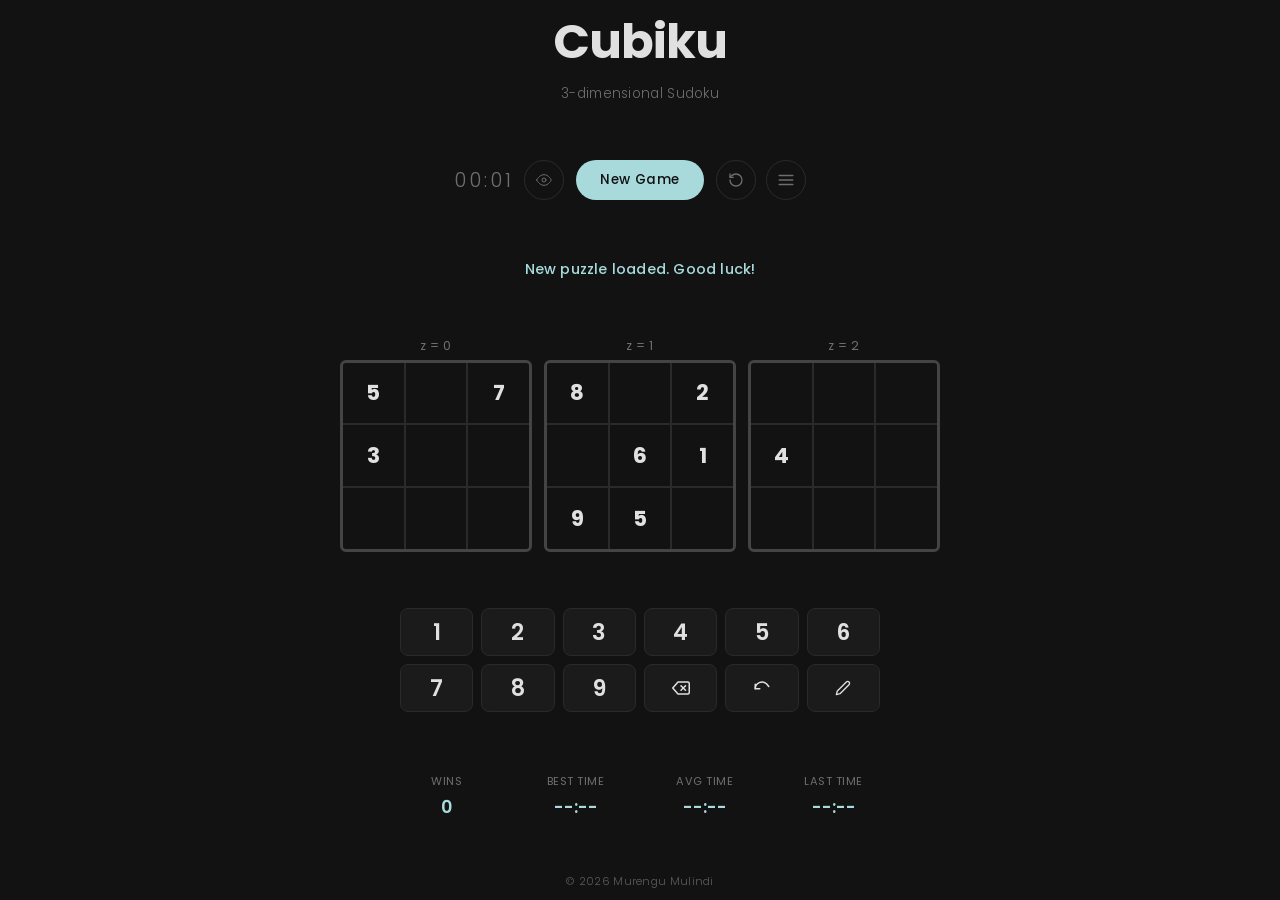
==== index.html @ 936b2a81 "style(ui): increase dark mode crosshair visibility to 0.08 opacity" ====
<!DOCTYPE html>
<html lang="en">
<head>
  <meta charset="UTF-8" />
  <title>Cubiku</title>
  <meta name="description" content="A minimalist, offline-capable 3D Sudoku puzzle." />
  <meta name="author" content="Trevor Murengu Mulindi" />
  
  <meta property="og:title" content="Cubiku" />
  <meta property="og:description" content="A minimalist, offline-capable 3D Sudoku puzzle." />
  <meta property="og:type" content="website" />
  <meta property="og:image" content="https://xfpqc.github.io/Cubiku/static/og-image.png" />

  <meta name="twitter:card" content="summary_large_image" />
  <meta name="twitter:title" content="Cubiku" />
  <meta name="twitter:description" content="A minimalist, offline-capable 3D Sudoku puzzle." />
  <meta name="twitter:image" content="https://xfpqc.github.io/Cubiku/static/og-image.png" />

  <meta name="theme-color" id="meta-theme-color" content="#121212" />
  <meta name="viewport" content="width=device-width, initial-scale=1.0, maximum-scale=1.0, user-scalable=no" />
  
  <link rel="preconnect" href="https://fonts.googleapis.com" />
  <link rel="preconnect" href="https://fonts.gstatic.com" crossorigin />
  <link href="https://fonts.googleapis.com/css2?family=Poppins:wght@300;400;500;600;700&display=swap" rel="stylesheet" />

  <link rel="stylesheet" href="./static/style.css?v=73" />
  <link rel="manifest" href="./static/manifest.json" />
  
  <meta name="apple-mobile-web-app-capable" content="yes" />
  <meta name="apple-mobile-web-app-status-bar-style" content="black-translucent" />
  <link rel="apple-touch-icon" href="./static/icon-512.png" />
  <link rel="icon" type="image/png" href="./static/icon-512.png" />
</head>
<body data-theme="cyan" data-mode="dark">
  <div class="page-wrapper">

    <header>
      <h1>Cubiku</h1>
      <p class="description">3-dimensional Sudoku</p>
    </header>

    <div class="top-action-bar">
      <div class="top-left-group">
        <div class="timer-bar" id="timer-bar">
          <span id="timer-display">00:00</span>
        </div>
        <button id="btn-zen" class="btn-icon" aria-label="Toggle Zen Mode" title="Zen Mode — hide timer">
          <svg id="icon-eye-open" xmlns="http://www.w3.org/2000/svg" viewBox="0 0 24 24" fill="none" stroke="currentColor" stroke-width="1.5" stroke-linecap="round" stroke-linejoin="round" width="16" height="16">
            <path d="M1 12s4-8 11-8 11 8 11 8-4 8-11 8-11-8-11-8z"/>
            <circle cx="12" cy="12" r="3"/>
          </svg>
          <svg id="icon-eye-closed" xmlns="http://www.w3.org/2000/svg" viewBox="0 0 24 24" fill="none" stroke="currentColor" stroke-width="1.5" stroke-linecap="round" stroke-linejoin="round" width="16" height="16" style="display:none">
            <path d="M17.94 17.94A10.07 10.07 0 0 1 12 20c-7 0-11-8-11-8a18.45 18.45 0 0 1 5.06-5.94"/>
            <path d="M9.9 4.24A9.12 9.12 0 0 1 12 4c7 0 11 8 11 8a18.5 18.5 0 0 1-2.16 3.19"/>
            <line x1="1" y1="1" x2="23" y2="23"/>
          </svg>
        </button>
      </div>

      <div class="center-action">
        <button id="btn-new-game" class="btn btn-primary">New Game</button>
      </div>

      <div class="controls">
        <button id="btn-restart" class="btn-icon" aria-label="Restart Puzzle" title="Restart Puzzle">
          <svg xmlns="http://www.w3.org/2000/svg" viewBox="0 0 24 24" fill="none" stroke="currentColor" stroke-width="2" stroke-linecap="round" stroke-linejoin="round" width="16" height="16">
            <path d="M3 12a9 9 0 1 0 9-9 9.75 9.75 0 0 0-6.74 2.74L3 8"></path>
            <polyline points="3 3 3 8 8 8"></polyline>
          </svg>
        </button>
        <button id="btn-menu" class="btn-icon" aria-label="Menu" title="Menu">
          <svg xmlns="http://www.w3.org/2000/svg" viewBox="0 0 24 24" fill="none" stroke="currentColor" stroke-width="2" stroke-linecap="round" stroke-linejoin="round" width="18" height="18">
            <line x1="3" y1="12" x2="21" y2="12"></line>
            <line x1="3" y1="6" x2="21" y2="6"></line>
            <line x1="3" y1="18" x2="21" y2="18"></line>
          </svg>
        </button>

        <div id="settings-panel" class="settings-panel" style="display: none;">
          <div class="setting-item action-item" id="btn-settings-tutorial">
            <span>Tutorial</span>
            <svg xmlns="http://www.w3.org/2000/svg" viewBox="0 0 24 24" fill="none" stroke="currentColor" stroke-width="2" stroke-linecap="round" stroke-linejoin="round" width="14" height="14" style="color: var(--accent);">
              <circle cx="12" cy="12" r="10"></circle>
              <polygon points="10 8 16 12 10 16 10 8"></polygon>
            </svg>
          </div>
          <div class="setting-item action-item" id="btn-settings-reset-stats">
            <span>Reset Stats</span>
            <svg xmlns="http://www.w3.org/2000/svg" viewBox="0 0 24 24" fill="none" stroke="currentColor" stroke-width="2" stroke-linecap="round" stroke-linejoin="round" width="14" height="14" style="color: var(--error-color);">
              <path d="M3 6h18"></path>
              <path d="M19 6v14a2 2 0 0 1-2 2H7a2 2 0 0 1-2-2V6m3 0V4a2 2 0 0 1 2-2h4a2 2 0 0 1 2 2v2"></path>
            </svg>
          </div>
          
          <div class="setting-divider"></div>
          
          <div class="setting-item">
            <span>Difficulty</span>
            <div class="select-wrapper">
              <select id="difficulty-select">
                <option value="easy">Easy</option>
                <option value="medium" selected>Medium</option>
                <option value="hard">Hard</option>
              </select>
            </div>
          </div>
          
          <div class="setting-item">
            <span>Accent</span>
            <div class="select-wrapper">
              <select id="theme-select">
                <option value="cyan" selected>Cyan</option>
                <option value="lavender">Lavender</option>
                <option value="rose">Rose</option>
                <option value="gold">Gold</option>
                <option value="silver">Silver</option>
              </select>
            </div>
          </div>

          <div class="setting-item">
            <span>Light Mode</span>
            <label class="switch">
              <input type="checkbox" id="toggle-light-mode">
              <span class="slider"></span>
            </label>
          </div>
          
          <div class="setting-item">
            <span>Sticky Keys</span>
            <label class="switch">
              <input type="checkbox" id="toggle-sticky-keys">
              <span class="slider"></span>
            </label>
          </div>
        </div>
      </div>
    </div>

    <div id="message-bar" class="message-bar hidden"></div>

    <div class="slices-container" id="slices-container">
      <div class="slice-wrapper">
        <p class="slice-label">z = 0</p>
        <div class="grid" id="grid-z0"></div>
      </div>
      <div class="slice-wrapper">
        <p class="slice-label">z = 1</p>
        <div class="grid" id="grid-z1"></div>
      </div>
      <div class="slice-wrapper">
        <p class="slice-label">z = 2</p>
        <div class="grid" id="grid-z2"></div>
      </div>
    </div>

    <div id="onscreen-keyboard" class="keyboard-container">
      <button class="key-btn" data-val="1">1</button>
      <button class="key-btn" data-val="2">2</button>
      <button class="key-btn" data-val="3">3</button>
      <button class="key-btn" data-val="4">4</button>
      <button class="key-btn" data-val="5">5</button>
      <button class="key-btn" data-val="6">6</button>
      
      <button class="key-btn" data-val="7">7</button>
      <button class="key-btn" data-val="8">8</button>
      <button class="key-btn" data-val="9">9</button>
      <button class="key-btn" data-val="erase" title="Erase" aria-label="Erase">
        <svg xmlns="http://www.w3.org/2000/svg" viewBox="0 0 24 24" fill="none" stroke="currentColor" stroke-width="2" stroke-linecap="round" stroke-linejoin="round" width="18" height="18">
          <path d="M21 4H8l-7 8 7 8h13a2 2 0 0 0 2-2V6a2 2 0 0 0-2-2z"></path>
          <line x1="18" y1="9" x2="12" y2="15"></line>
          <line x1="12" y1="9" x2="18" y2="15"></line>
        </svg>
      </button>
      <button class="key-btn" data-val="undo" title="Undo" aria-label="Undo">
        <svg xmlns="http://www.w3.org/2000/svg" viewBox="0 0 24 24" fill="none" stroke="currentColor" stroke-width="2" stroke-linecap="round" stroke-linejoin="round" width="18" height="18">
          <path d="M3 7v6h6"></path>
          <path d="M3 13a9 9 0 0 1 15-6.7L21 10"></path>
        </svg>
      </button>
      <button class="key-btn" id="btn-pencil" data-val="pencil" title="Toggle Pencil Mode" aria-label="Pencil Mode">
        <svg xmlns="http://www.w3.org/2000/svg" viewBox="0 0 24 24" fill="none" stroke="currentColor" stroke-width="2" stroke-linecap="round" stroke-linejoin="round" width="16" height="16">
          <path d="M17 3a2.828 2.828 0 1 1 4 4L7.5 20.5 2 22l1.5-5.5L17 3z"></path>
        </svg>
      </button>
    </div>

    <div class="stats-container">
      <div class="stat-box">
        <span class="stat-label">Wins</span>
        <span id="stat-wins" class="stat-value">0</span>
      </div>
      <div class="stat-box">
        <span class="stat-label">Best Time</span>
        <span id="stat-best" class="stat-value">--:--</span>
      </div>
      <div class="stat-box">
        <span class="stat-label">Avg Time</span>
        <span id="stat-avg" class="stat-value">--:--</span>
      </div>
      <div class="stat-box">
        <span class="stat-label">Last Time</span>
        <span id="stat-last" class="stat-value">--:--</span>
      </div>
    </div>

    <footer>
      <p style="font-size: 0.9em; opacity: 0.8;">&copy; 2026 Murengu Mulindi</p>
    </footer>

  </div>

  <div id="rules-modal" class="modal-overlay hidden">
    <div class="modal-content">
      <div class="modal-header">
        <h2>Welcome to Cubiku!</h2>
        <button id="btn-close-rules" class="btn-icon" aria-label="Close rules">&times;</button>
      </div>
      <div class="modal-body" style="text-align: center;">
        <p style="margin-bottom: 1.5rem; color: var(--text-muted);">
          Instead of a flat 9x9 grid, you are solving a 3x3x3 cube that has been sliced into three flat boards. The rules of Sudoku apply, but across three dimensions.
        </p>
        <div style="display: flex; flex-direction: column; gap: 10px; align-items: center; justify-content: center; margin-top: 1rem;">
          <button id="btn-start-tutorial" class="btn btn-primary" style="width: 100%; max-width: 250px;">Play Quick Tutorial (1 Min)</button>
          <button id="btn-skip-tutorial" class="btn btn-secondary" style="width: 100%; max-width: 250px;">Skip to Puzzle</button>
        </div>
      </div>
    </div>
  </div>

  <script>
    (function () {
      const STORAGE_KEY = 'cubiku-color-mode';
      const toggle = document.getElementById('toggle-light-mode');
      const metaTheme = document.getElementById('meta-theme-color');

      const THEME_LABELS = {
        dark: {
          cyan: 'Cyan',
          lavender: 'Lavender',
          rose: 'Rose',
          gold: 'Gold',
          silver: 'Silver'
        },
        light: {
          cyan: 'Teal',
          lavender: 'Violet',
          rose: 'Crimson',
          gold: 'Amber',
          silver: 'Slate'
        }
      };

      function updateThemeLabels(mode) {
        const activeMode = mode || document.body.getAttribute('data-mode') || 'dark';
        const labels = THEME_LABELS[activeMode] || THEME_LABELS.dark;
        const themeSelect = document.getElementById('theme-select');
        if (!themeSelect) return;

        Array.from(themeSelect.options).forEach(opt => {
          if (labels[opt.value]) {
            opt.textContent = labels[opt.value];
          }
        });
      }

      window.THEME_LABELS = THEME_LABELS;
      window.updateThemeLabels = updateThemeLabels;

      function applyColorMode(mode) {
        const isLight = mode === 'light';
        const resolvedMode = isLight ? 'light' : 'dark';
        document.body.setAttribute('data-mode', resolvedMode);
        if (toggle) toggle.checked = isLight;
        if (metaTheme) metaTheme.setAttribute('content', isLight ? '#FFFFFF' : '#121212');
        updateThemeLabels(resolvedMode);
      }

      const savedMode = localStorage.getItem(STORAGE_KEY) || 'dark';
      applyColorMode(savedMode);

      if (toggle) {
        toggle.addEventListener('change', function () {
          const nextMode = toggle.checked ? 'light' : 'dark';
          localStorage.setItem(STORAGE_KEY, nextMode);
          applyColorMode(nextMode);
        });
      }
    })();

    if ('serviceWorker' in navigator) {
      window.addEventListener('load', () => {
        navigator.serviceWorker.register('./sw.js')
          .catch((err) => console.log('SW setup failed:', err));
      });
    }
  </script>
  
  <script src="./static/game.js?v=73"></script>
</body>
</html>
---- static/style.css ----
/* =========================================================
   Cubiku v70 — Midnight Slate & Paper Light Mode + Themes
   ========================================================= */

*, *::before, *::after {
  box-sizing: border-box;
  margin: 0;
  padding: 0;
  user-select: none;
  -webkit-user-select: none;
  -webkit-touch-callout: none;
  -webkit-tap-highlight-color: transparent;
}

:root {
  --bg:               #121212;
  --grid-line:        #2A2A2A;
  --grid-inner:       var(--grid-line);
  --grid-border:      #444444;
  --border-hover:     #555555;
  --accent-text:      #121212;
  --user-color:       #B0B0B0;

  --text-primary:     #E0E0E0;
  --text-muted:       #6E6E6E;

  --surface-subtle:   rgba(255, 255, 255, 0.04);
  --surface-hover:    rgba(255, 255, 255, 0.09);
  --surface-border:   rgba(255, 255, 255, 0.12);
  --panel-bg:         rgba(22, 22, 22, 0.94);
  --panel-shadow:     0 16px 40px rgba(0, 0, 0, 0.6);
  --option-bg:        #1a1a1a;

  --success-color:    #6FCFA3;
  --error-color:      #E07070;
  --conflict-bg:      rgba(224, 112, 112, 0.10);
  --flash-color:      #FF6F61;

  --radius:           6px;
}

/* ── Light Mode Surface & Semantic Overrides ────────────── */

body[data-mode="light"] {
  --bg:               #FFFFFF;
  --grid-line:        #D1D5DB;
  --grid-inner:       #9CA3AF;
  --grid-border:      #1F2937;
  --border-hover:     #6B7280;
  --accent-text:      #FFFFFF;
  --user-color:       #374151;

  --text-primary:     #111827;
  --text-muted:       #6B7280;

  --surface-subtle:   rgba(17, 24, 39, 0.04);
  --surface-hover:    rgba(17, 24, 39, 0.08);
  --surface-border:   rgba(17, 24, 39, 0.14);
  --panel-bg:         rgba(255, 255, 255, 0.96);
  --panel-shadow:     0 16px 40px rgba(17, 24, 39, 0.14);
  --option-bg:        #FFFFFF;

  --success-color:    #059669;
  --error-color:      #DC2626;
  --conflict-bg:      rgba(220, 38, 38, 0.09);
  --flash-color:      #E11D48;
}

/* ── Dark Mode Theme Definitions (Curated 5-Color Palette) ─ */

body[data-theme="cyan"] {
  --accent:        #A8DADC;
  --ch-bg:         rgba(168, 218, 220, 0.08);
  --num-hl:        rgba(168, 218, 220, 0.16);
}

body[data-theme="lavender"] {
  --accent:        #D7BDE2;
  --ch-bg:         rgba(215, 189, 226, 0.08);
  --num-hl:        rgba(215, 189, 226, 0.16);
}

body[data-theme="rose"] {
  --accent:        #F5ADC5;
  --ch-bg:         rgba(245, 173, 197, 0.08);
  --num-hl:        rgba(245, 173, 197, 0.16);
}

body[data-theme="gold"] {
  --accent:        #E4C59E;
  --ch-bg:         rgba(228, 197, 158, 0.08);
  --num-hl:        rgba(228, 197, 158, 0.16);
}

body[data-theme="silver"] {
  --accent:        #9CA3AF;
  --ch-bg:         rgba(156, 163, 175, 0.09);
  --num-hl:        rgba(156, 163, 175, 0.16);
}

/* ── Light Mode Theme Definitions (High-Contrast Ink Pairs) ─ */

body[data-mode="light"][data-theme="cyan"] {
  --accent:        #0E7490;
  --ch-bg:         rgba(14, 116, 144, 0.12);
  --num-hl:        rgba(14, 116, 144, 0.24);
}

body[data-mode="light"][data-theme="lavender"] {
  --accent:        #6D28D9;
  --ch-bg:         rgba(109, 40, 217, 0.11);
  --num-hl:        rgba(109, 40, 217, 0.22);
}

body[data-mode="light"][data-theme="rose"] {
  --accent:        #BE123C;
  --ch-bg:         rgba(190, 18, 60, 0.11);
  --num-hl:        rgba(190, 18, 60, 0.22);
}

body[data-mode="light"][data-theme="gold"] {
  --accent:        #B45309;
  --ch-bg:         rgba(180, 83, 9, 0.12);
  --num-hl:        rgba(180, 83, 9, 0.24);
}

body[data-mode="light"][data-theme="silver"] {
  --accent:        #1F2937;
  --ch-bg:         rgba(31, 41, 55, 0.11);
  --num-hl:        rgba(31, 41, 55, 0.21);
}

:root {
  --clue-color:    var(--accent);
}

html, body { 
  min-height: 100vh;
  min-height: 100dvh;
  background:  var(--bg);
  color:       var(--text-primary);
  font-family: 'Poppins', system-ui, sans-serif;
  touch-action: manipulation;
  -webkit-font-smoothing: antialiased;
  position:    relative;
  transition:  background-color 0.2s ease, color 0.2s ease;
}

.page-wrapper {
  width:          100%;
  max-width:      960px;
  margin:         0 auto;
  display:        flex;
  flex-direction: column;
  align-items:    center;
  position:       relative;
}

@media (min-width: 600px) {
  .page-wrapper {
    justify-content: space-between;
    height:          100dvh;
    max-height:      100dvh;
    padding:         0.4rem 1rem 0.6rem;
    gap:             0.2rem;
    overflow:        hidden;
  }

  .slices-container {
    width:            min(100%, 48vh);
    max-width:        580px;
    margin:           0 auto;
  }

  .stats-container {
    margin-top: 0.2rem !important;
  }
  
  .keyboard-container {
    max-width:        min(460px, 38vh);
    margin-top:       0.2rem !important;
  }
}

@media (max-width: 599px) {
  .page-wrapper {
    min-height:     100vh;
    min-height:     100dvh;
    justify-content: flex-start;
    padding:         3.6rem 0.5rem 1.5rem;
    gap:             0;
  }
  header {
    width:            100%;
    margin-bottom:    0;
  }
  h1 {
    font-size:        2.2rem;
  }
  .description {
    font-size:        0.7rem;
    margin-top:       0.1rem;
    margin-bottom:    4.8rem;
  }
  .top-action-bar {
    margin-top:       0;
    margin-bottom:    0;
  }
  .message-bar {
    min-height:       auto;
    padding:          0.05rem 0.5rem;
    font-size:        0.72rem;
    margin:           0 auto;
  }
  .slices-container {
    gap:              1px;
    margin-top:       1.3rem;
    margin-bottom:    1.3rem;
  }
  .stats-container {
    margin-top:       auto;
    padding-top:      1.2rem;
    gap:              0.5rem;
  }
  footer {
    margin-top:       2.4rem; 
    padding-bottom:   calc(0.5rem + env(safe-area-inset-bottom)); 
  }
}

header { text-align: center; }

h1 {
  font-size:      clamp(2.4rem, 8vw, 3rem);
  font-weight:    700;
  letter-spacing: -1px;
  color:          var(--text-primary);
}

.description {
  margin-top:  0.35rem;
  color:       var(--text-muted);
  font-size:   clamp(0.72rem, 2.2vw, 0.85rem);
  font-weight: 300;
  letter-spacing: 0.3px;
}

.top-action-bar {
  display: grid;
  grid-template-columns: 1fr auto 1fr;
  align-items: center;
  width: 100%;
  max-width: 600px;
  padding: 0 0.5rem;
  min-height: 44px;
}

.top-left-group {
  justify-self: end;
  display: flex;
  align-items: center;
  gap: 10px;
  margin-right: 12px;
}

.timer-bar {
  display: flex;
  align-items: center;
}

#timer-display {
  font-size:      clamp(1rem, 3.5vw, 1.25rem);
  font-weight:    300;
  letter-spacing: 3px;
  color:          var(--text-muted);
  font-variant-numeric: tabular-nums;
  min-width:      3.8ch;
  text-align:     center;
}

.timer-bar.zen #timer-display {
  visibility: hidden;
}

.center-action {
  justify-self: center;
}

.controls {
  justify-self: start;
  position: relative;
  display: flex;
  align-items: center;
  gap: 10px;
  margin-left: 12px;
}

.btn {
  height:          40px;
  display:         inline-flex;
  align-items:     center;
  justify-content: center;
  padding:         0 1.5rem;
  font-family:     inherit;
  font-size:       0.85rem;
  font-weight:     500;
  letter-spacing:  0.4px;
  border:          none;
  border-radius:   100px;
  cursor:          pointer;
  transition:      opacity 0.15s, transform 0.1s, background-color 0.2s;
  touch-action:    manipulation;
  white-space:     nowrap;
}

.btn:active { transform: scale(0.96); }

.btn-primary {
  background: var(--accent);
  color:      var(--accent-text);
}
.btn-primary:hover { opacity: 0.88; }

.btn-secondary {
  background: var(--surface-subtle);
  color:      var(--text-primary);
  border:     1px solid var(--grid-line);
}
.btn-secondary:hover {
  background: var(--surface-hover);
}

.btn-icon {
  width:          40px;
  height:         40px;
  display:        inline-flex;
  align-items:    center;
  justify-content: center;
  background:     transparent;
  border:         1px solid var(--grid-line);
  border-radius:  50%;
  color:          var(--text-muted);
  cursor:         pointer;
  transition:     border-color 0.15s, color 0.15s, transform 0.1s;
  touch-action:   manipulation;
  flex-shrink:    0;
  padding:        0;
}

.btn-icon:hover {
  border-color: var(--border-hover);
  color:        var(--text-primary);
}

.btn-icon:active { transform: scale(0.93); }

.btn-icon *, .key-btn *, .cell * {
  pointer-events: none;
}

.settings-panel {
  position: absolute;
  top: calc(100% + 10px);
  right: 0;
  z-index: 200;
  background: var(--panel-bg);
  backdrop-filter: blur(20px);
  -webkit-backdrop-filter: blur(20px);
  border: 1px solid var(--surface-border);
  padding: 0.5rem 0;
  border-radius: 14px;
  display: flex;
  flex-direction: column;
  width: 225px;
  max-height: 70vh;
  overflow-y: auto;
  box-shadow: var(--panel-shadow);
}

.settings-panel::-webkit-scrollbar { 
  width: 4px; 
}
.settings-panel::-webkit-scrollbar-thumb { 
  background: var(--surface-border); 
  border-radius: 4px; 
}

@media (max-width: 599px) {
  .settings-panel {
    right: -10px;
    width: 235px;
  }
}

.setting-item {
  display: flex;
  justify-content: space-between;
  align-items: center;
  font-size: 0.85rem;
  font-weight: 500;
  color: var(--text-primary);
  padding: 0.62rem 1.25rem;
  transition: background 0.15s;
}

.setting-item.action-item {
  cursor: pointer;
}

.setting-item.action-item:hover {
  background: var(--surface-subtle);
}

.setting-divider {
  height: 1px;
  background: var(--surface-border);
  margin: 0.2rem 0;
}

.select-wrapper {
  position: relative;
  display: inline-block;
  width: 110px;
}

.select-wrapper select {
  appearance: none;
  -webkit-appearance: none;
  -moz-appearance: none;
  background: var(--surface-subtle);
  border: 1px solid var(--surface-border);
  color: var(--accent);
  font-family: inherit;
  font-weight: 600;
  font-size: 0.75rem;
  padding: 0.35rem 1.5rem;
  width: 100%;
  border-radius: 8px;
  cursor: pointer;
  outline: none;
  text-align: center;
  text-align-last: center;
  text-transform: capitalize;
  letter-spacing: 0.5px;
  transition: all 0.2s ease;
}

.select-wrapper select:hover {
  background: var(--surface-hover);
  border-color: var(--border-hover);
}

.select-wrapper select:focus {
  border-color: var(--accent);
}

.select-wrapper::after {
  content: "";
  position: absolute;
  right: 10px;
  top: 50%;
  transform: translateY(-50%);
  width: 0;
  height: 0;
  border-left: 4px solid transparent;
  border-right: 4px solid transparent;
  border-top: 5px solid var(--accent);
  pointer-events: none;
  opacity: 0.85;
}

.select-wrapper select option {
  background: var(--option-bg);
  color: var(--text-primary);
  text-align: center;
  text-transform: capitalize;
  padding: 0.5rem;
}

.switch {
  position: relative;
  display: inline-block;
  width: 36px;
  height: 20px;
  flex-shrink: 0;
}

.switch input {
  opacity: 0;
  width: 0;
  height: 0;
}

.slider {
  position: absolute;
  cursor: pointer;
  top: 0;
  left: 0;
  right: 0;
  bottom: 0;
  background-color: var(--grid-line);
  transition: background-color 0.2s ease;
  border-radius: 20px;
}

.slider::before {
  position: absolute;
  content: "";
  height: 14px;
  width: 14px;
  left: 3px;
  bottom: 3px;
  background-color: var(--bg);
  transition: transform 0.2s ease, background-color 0.2s ease;
  border-radius: 50%;
}

body[data-mode="dark"] .slider::before {
  background-color: var(--text-primary);
}

.switch input:checked + .slider {
  background-color: var(--accent);
}

.switch input:checked + .slider::before {
  transform: translateX(16px);
  background-color: var(--accent-text);
}

.message-bar {
  max-width:   350px;
  width:       fit-content;
  min-width:   220px;
  margin:      0 auto;
  padding:     0.2rem 0.8rem;
  min-height:  auto;
  display:     flex;
  align-items: center;
  justify-content: center;
  border-radius: var(--radius);
  font-size:   clamp(0.8rem, 2.3vw, 0.9rem);
  font-weight: 500;
  text-align:  center;
  letter-spacing: 0.2px;
  background:  transparent;
  border:      none !important;
}

.message-bar.hidden  { 
  visibility: hidden; 
  opacity: 0;
}
.message-bar.success { color: var(--success-color); opacity: 1; }
.message-bar.error   { color: var(--error-color); opacity: 1; }
.message-bar.info    { color: var(--accent); opacity: 1; }

.slices-container {
  display:         flex;
  flex-direction:  row;
  flex-wrap:       nowrap;
  gap:             12px;
  width:           100%;
  max-width:       600px;
  justify-content: center;
  align-items:     flex-start;
}

.slice-wrapper {
  flex:            1 1 0;
  min-width:       0;
  display:         flex;
  flex-direction:  column;
  align-items:     center;
  gap:             0.3rem;
}

.slice-label {
  font-size:      clamp(0.6rem, 1.9vw, 0.78rem);
  font-weight:    400;
  color:          var(--text-muted);
  letter-spacing: 0.5px;
}

.grid {
  display:        grid;
  grid-template-columns: repeat(3, 1fr);
  grid-template-rows:    repeat(3, 1fr);
  gap:            2px;
  background:     var(--grid-inner);
  border:         3px solid var(--grid-border);
  border-radius:  6px;
  padding:        0;
  width:          100%;
  aspect-ratio:   1;
  overflow:       hidden;
  user-select:    none;
  -webkit-user-select: none;
}

.cell {
  width:          100%;
  height:         100%;
  aspect-ratio:   1;
  background:     var(--bg);
  border:         none;
  outline:        none;
  box-shadow:     none;
  font-family:    inherit;
  font-size:      clamp(0.78rem, 3.4vw, 1.35rem);
  font-weight:    400;
  color:          var(--user-color);
  cursor:         pointer;
  transition:     background-color 0.1s, color 0.3s;
  touch-action:   manipulation;
  
  display: flex;
  align-items: center;
  justify-content: center;
  position: relative;

  user-select: none;
  -webkit-user-select: none;
  -moz-user-select: none;
  -ms-user-select: none;
}

.cell:focus { outline: none; }

.cell.clue {
  color:          var(--clue-color);
  font-weight:    700;
  cursor:         default;
}

.cell.draft-mode {
  display: flex;
  flex-wrap: wrap;
  justify-content: center;
  align-content: center;
  font-size: clamp(0.4rem, 1.6vw, 0.55rem);
  font-weight: 600;
  color: var(--accent);
  opacity: 1; 
}

.cell .candidate {
  display: none;
  color: inherit; 
}

.cell.draft-mode .candidate {
  display: none; 
  width: 32%;
  text-align: center;
  line-height: 1.2;
}

.cell.draft-mode .candidate.visible {
  display: block; 
}

.cell .main-value {
  display: block;
}

.cell.draft-mode .main-value {
  display: none;
}

.cell.constraint-highlight {
  background: linear-gradient(var(--ch-bg), var(--ch-bg)), var(--bg);
}

.cell.number-highlight {
  background: linear-gradient(var(--num-hl), var(--num-hl)), var(--bg) !important;
}

/* Base Active Cell (Square Highlight) */
.cell.active-cell,
.cell.active-cell.constraint-highlight,
body.pencil-mode-active .cell.active-cell,
.cell.draft-mode.active-cell {
  background: linear-gradient(var(--ch-bg), var(--ch-bg)), var(--bg) !important;
  box-shadow: inset 0 0 0 2px var(--accent) !important;
  font-weight: 700;
}

body.pencil-mode-active .cell.active-cell,
.cell.draft-mode.active-cell {
  color: var(--accent);
}

.cell.flash-conflict {
  color:          var(--flash-color) !important;
  transition:     color 0s;
}

.cell.conflict {
  background:     linear-gradient(var(--conflict-bg), var(--conflict-bg)), var(--bg);
  color:          var(--error-color);
}

.cell.clue.conflict { color: var(--error-color); }

.grid.loading .cell {
  opacity:        0.3;
  pointer-events: none;
}

.keyboard-container {
  display: grid;
  grid-template-columns: repeat(6, 1fr);
  gap: 6px;
  justify-content: center;
  align-items: center;
  margin: 0.5rem auto 0;
  width: 100%;
}

@media (max-width: 599px) {
  .keyboard-container {
    max-width: 380px;
    gap: 6px;
    margin-bottom: 0.6rem;
  }
  .key-btn {
    height: 44px;
    font-size: 1.25rem;
  }
}

@media (min-width: 600px) {
  .keyboard-container {
    max-width: 480px;
    gap: 8px;
    margin-bottom: 0.2rem;
  }
  .key-btn {
    height: 48px;
    font-size: 1.4rem;
  }
}

.key-btn {
  display: flex;
  justify-content: center;
  align-items: center;
  width: 100%;
  background: var(--surface-subtle);
  border: 1px solid var(--grid-line);
  color: var(--text-primary);
  font-family: inherit;
  font-weight: 600;
  border-radius: 8px;
  cursor: pointer;
  transition: background 0.15s, transform 0.1s, border-color 0.15s;
  touch-action: manipulation;
  padding: 0;

  user-select: none;
  -webkit-user-select: none;
  -moz-user-select: none;
  -ms-user-select: none;
}

.key-btn:hover {
  background: var(--surface-hover);
  border-color: var(--border-hover);
}

.key-btn:active {
  transform: scale(0.95);
}

#btn-pencil {
  pointer-events: auto !important;
  cursor: pointer !important;
}

.key-btn.active, #btn-pencil.active {
  background-color: var(--accent);
  color: var(--accent-text); 
  border-color: var(--accent);
}

.blank-btn {
  background: transparent !important;
  border-color: transparent !important;
  pointer-events: none;
}

.control-disabled {
  text-decoration: line-through !important;
  opacity: 0.35 !important;
  pointer-events: none !important;
  cursor: default !important;
}

.stats-container {
  display: grid;
  grid-template-columns: repeat(4, 1fr);
  gap: 1rem;
  width: 100%;
  max-width: 500px;
  margin-top: 1.5rem;
  padding: 0;
  background: transparent;
  border: none;
  border-radius: 0;
}

@media (max-width: 500px) {
  .stats-container {
    grid-template-columns: repeat(2, 1fr);
    gap: 1.25rem 1rem;
  }
}

.stat-box {
  display: flex;
  flex-direction: column;
  align-items: center;
  text-align: center;
}

.stat-label {
  font-size: 0.7rem;
  color: var(--text-muted);
  text-transform: uppercase;
  letter-spacing: 0.5px;
  margin-bottom: 0.25rem;
  white-space: nowrap;
}

.stat-value {
  font-size: 1.1rem;
  font-weight: 600;
  color: var(--accent);
  font-variant-numeric: tabular-nums;
}

footer {
  color:          var(--text-muted);
  font-size:      clamp(0.68rem, 2vw, 0.78rem);
  font-weight:    300;
  text-align:     center;
  letter-spacing: 0.3px;
}

.modal-overlay {
  position: fixed;
  top: 0;
  left: 0;
  width: 100vw;
  height: 100vh;
  background: rgba(0, 0, 0, 0.75);
  backdrop-filter: blur(4px);
  -webkit-backdrop-filter: blur(4px);
  display: flex;
  align-items: center;
  justify-content: center;
  z-index: 1000;
  opacity: 1;
  transition: opacity 0.2s ease;
  padding: 1rem;
}

.modal-overlay.hidden {
  opacity: 0;
  pointer-events: none;
}

.modal-content {
  background: var(--bg);
  border: 1px solid var(--grid-line);
  border-radius: 12px;
  width: 100%;
  max-width: 500px;
  max-height: 90vh;
  overflow-y: auto;
  box-shadow: 0 10px 40px rgba(0,0,0,0.5);
  transform: translateY(0);
  transition: transform 0.2s ease;
}

.modal-overlay.hidden .modal-content {
  transform: translateY(20px);
}

.modal-header {
  display: flex;
  justify-content: space-between;
  align-items: center;
  padding: 1.25rem 1.5rem;
  border-bottom: 1px solid var(--grid-line);
}

.modal-header h2 {
  font-size: 1.25rem;
  color: var(--text-primary);
  margin: 0;
}

#btn-close-rules {
  font-size: 1.5rem;
  border: none;
  background: transparent;
  color: var(--text-muted);
  cursor: pointer;
  transition: color 0.2s;
}

#btn-close-rules:hover {
  color: var(--text-primary);
}

.modal-body {
  padding: 1.5rem;
  color: var(--text-primary);
  font-size: 0.9rem;
  line-height: 1.5;
}

.modal-body h3 {
  font-size: 1rem;
  color: var(--accent);
  margin: 1.5rem 0 0.5rem;
}

.rules-list {
  list-style: none;
  padding: 0;
  display: flex;
  flex-direction: column;
  gap: 0.75rem;
}

.rules-list li {
  background: var(--surface-subtle);
  padding: 0.75rem 1rem;
  border-radius: var(--radius);
  border-left: 3px solid var(--accent);
}

.pro-tip {
  margin-top: 1.5rem;
  padding: 1rem;
  background: var(--ch-bg);
  border-radius: var(--radius);
  font-style: italic;
  color: var(--text-muted);
}

.cell.tutorial-dim {
  opacity: 0.15 !important;
  pointer-events: none;
}

.cell.tutorial-target {
  box-shadow: inset 0 0 0 2px var(--accent) !important;
  background: linear-gradient(var(--ch-bg), var(--ch-bg)), var(--bg);
  animation: tut-pulse 1.5s infinite;
  cursor: pointer;
  z-index: 10;
}

@keyframes tut-pulse {
  0%   { background: var(--bg); }
  50%  { background: linear-gradient(var(--ch-bg), var(--ch-bg)), var(--bg); }
  100% { background: var(--bg); }
}

.highlight-pulse {
  animation: strong-pulse 2s infinite;
}

@keyframes strong-pulse {
  0% {
    transform: scale(1);
    box-shadow: 0 0 0 0 var(--accent);
  }
  70% {
    transform: scale(1.05);
    box-shadow: 0 0 0 15px transparent;
  }
  100% {
    transform: scale(1);
    box-shadow: 0 0 0 0 transparent;
  }
}

@media (min-width: 1400px) and (min-height: 850px) {
  .page-wrapper {
    max-width: 1400px;
    padding: 1.5rem 2rem;
    gap: 1rem;
  }

  header h1 {
    font-size: 4rem;
  }

  .description {
    font-size: 1.1rem;
  }

  .slices-container {
    max-width: 1000px;
    width: 75vh; 
    gap: 20px;
  }

  .grid {
    border-width: 4px;
    gap: 3px;
    border-radius: 10px;
  }

  .cell {
    font-size: 2.2rem;
  }

  .keyboard-container {
    max-width: 65vh;
    gap: 12px;
    margin-top: 1.5rem !important;
  }

  .key-btn {
    height: 65px;
    font-size: 1.8rem;
    border-radius: 12px;
  }

  .stats-container {
    max-width: 800px;
    gap: 2rem;
    margin-top: 1.5rem !important;
  }

  .stat-value {
    font-size: 1.5rem;
  }

  .stat-label {
    font-size: 0.85rem;
  }
}
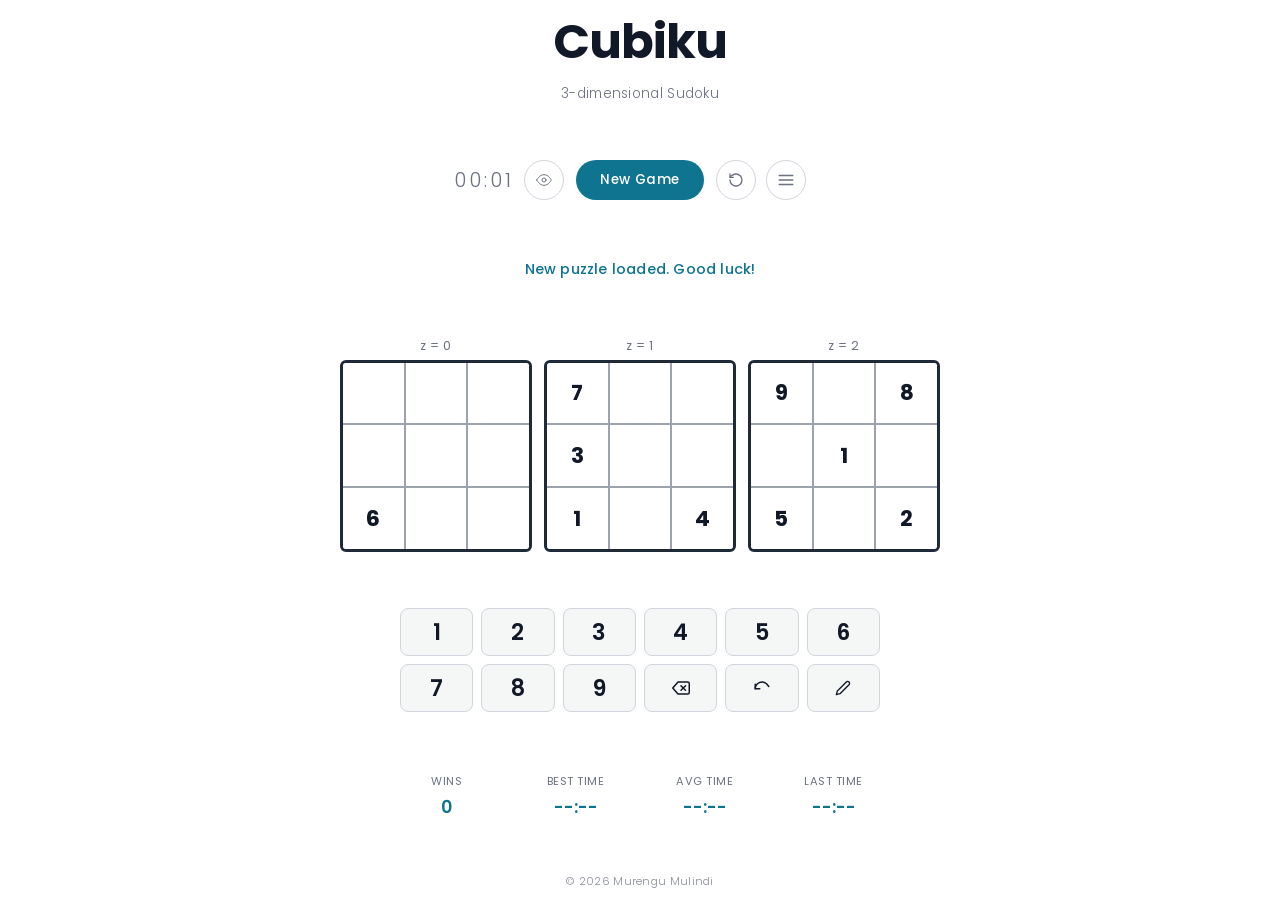
==== commit f6dd24db: "feat: default to light mode, add multi-cell selection, and refine violet/crimson accents" ====
--- a/index.html
+++ b/index.html
@@ -16,14 +16,14 @@
   <meta name="twitter:description" content="A minimalist, offline-capable 3D Sudoku puzzle." />
   <meta name="twitter:image" content="https://xfpqc.github.io/Cubiku/static/og-image.png" />
 
-  <meta name="theme-color" id="meta-theme-color" content="#121212" />
+  <meta name="theme-color" id="meta-theme-color" content="#FFFFFF" />
   <meta name="viewport" content="width=device-width, initial-scale=1.0, maximum-scale=1.0, user-scalable=no" />
   
   <link rel="preconnect" href="https://fonts.googleapis.com" />
   <link rel="preconnect" href="https://fonts.gstatic.com" crossorigin />
   <link href="https://fonts.googleapis.com/css2?family=Poppins:wght@300;400;500;600;700&display=swap" rel="stylesheet" />
 
-  <link rel="stylesheet" href="./static/style.css?v=73" />
+  <link rel="stylesheet" href="./static/style.css?v=74" />
   <link rel="manifest" href="./static/manifest.json" />
   
   <meta name="apple-mobile-web-app-capable" content="yes" />
@@ -31,7 +31,7 @@
   <link rel="apple-touch-icon" href="./static/icon-512.png" />
   <link rel="icon" type="image/png" href="./static/icon-512.png" />
 </head>
-<body data-theme="cyan" data-mode="dark">
+<body data-theme="cyan" data-mode="light">
   <div class="page-wrapper">
 
     <header>
@@ -119,9 +119,9 @@
           </div>
 
           <div class="setting-item">
-            <span>Light Mode</span>
+            <span>Dark Mode</span>
             <label class="switch">
-              <input type="checkbox" id="toggle-light-mode">
+              <input type="checkbox" id="toggle-dark-mode">
               <span class="slider"></span>
             </label>
           </div>
@@ -229,65 +229,6 @@
   </div>
 
   <script>
-    (function () {
-      const STORAGE_KEY = 'cubiku-color-mode';
-      const toggle = document.getElementById('toggle-light-mode');
-      const metaTheme = document.getElementById('meta-theme-color');
-
-      const THEME_LABELS = {
-        dark: {
-          cyan: 'Cyan',
-          lavender: 'Lavender',
-          rose: 'Rose',
-          gold: 'Gold',
-          silver: 'Silver'
-        },
-        light: {
-          cyan: 'Teal',
-          lavender: 'Violet',
-          rose: 'Crimson',
-          gold: 'Amber',
-          silver: 'Slate'
-        }
-      };
-
-      function updateThemeLabels(mode) {
-        const activeMode = mode || document.body.getAttribute('data-mode') || 'dark';
-        const labels = THEME_LABELS[activeMode] || THEME_LABELS.dark;
-        const themeSelect = document.getElementById('theme-select');
-        if (!themeSelect) return;
-
-        Array.from(themeSelect.options).forEach(opt => {
-          if (labels[opt.value]) {
-            opt.textContent = labels[opt.value];
-          }
-        });
-      }
-
-      window.THEME_LABELS = THEME_LABELS;
-      window.updateThemeLabels = updateThemeLabels;
-
-      function applyColorMode(mode) {
-        const isLight = mode === 'light';
-        const resolvedMode = isLight ? 'light' : 'dark';
-        document.body.setAttribute('data-mode', resolvedMode);
-        if (toggle) toggle.checked = isLight;
-        if (metaTheme) metaTheme.setAttribute('content', isLight ? '#FFFFFF' : '#121212');
-        updateThemeLabels(resolvedMode);
-      }
-
-      const savedMode = localStorage.getItem(STORAGE_KEY) || 'dark';
-      applyColorMode(savedMode);
-
-      if (toggle) {
-        toggle.addEventListener('change', function () {
-          const nextMode = toggle.checked ? 'light' : 'dark';
-          localStorage.setItem(STORAGE_KEY, nextMode);
-          applyColorMode(nextMode);
-        });
-      }
-    })();
-
     if ('serviceWorker' in navigator) {
       window.addEventListener('load', () => {
         navigator.serviceWorker.register('./sw.js')
@@ -296,6 +237,6 @@
     }
   </script>
   
-  <script src="./static/game.js?v=73"></script>
+  <script src="./static/game.js?v=74"></script>
 </body>
 </html>
--- a/static/style.css
+++ b/static/style.css
@@ -1,5 +1,5 @@
 /* =========================================================
-   Cubiku v70 — Midnight Slate & Paper Light Mode + Themes
+   Cubiku v75 — Midnight Slate & Paper Light Mode + Multi-Select
    ========================================================= */
 
 *, *::before, *::after {
@@ -107,15 +107,15 @@
 }
 
 body[data-mode="light"][data-theme="lavender"] {
-  --accent:        #6D28D9;
-  --ch-bg:         rgba(109, 40, 217, 0.11);
-  --num-hl:        rgba(109, 40, 217, 0.22);
+  --accent:        #7C3AED;
+  --ch-bg:         rgba(124, 58, 237, 0.08);
+  --num-hl:        rgba(124, 58, 237, 0.16);
 }
 
 body[data-mode="light"][data-theme="rose"] {
-  --accent:        #BE123C;
-  --ch-bg:         rgba(190, 18, 60, 0.11);
-  --num-hl:        rgba(190, 18, 60, 0.22);
+  --accent:        #C83256;
+  --ch-bg:         rgba(200, 50, 86, 0.08);
+  --num-hl:        rgba(200, 50, 86, 0.16);
 }
 
 body[data-mode="light"][data-theme="gold"] {
@@ -564,6 +564,7 @@
   max-width:       600px;
   justify-content: center;
   align-items:     flex-start;
+  touch-action:    none;
 }
 
 .slice-wrapper {
@@ -612,7 +613,7 @@
   color:          var(--user-color);
   cursor:         pointer;
   transition:     background-color 0.1s, color 0.3s;
-  touch-action:   manipulation;
+  touch-action:   none;
   
   display: flex;
   align-items: center;
@@ -674,6 +675,14 @@
 
 .cell.number-highlight {
   background: linear-gradient(var(--num-hl), var(--num-hl)), var(--bg) !important;
+}
+
+/* Multi-cell selection highlight */
+.cell.multi-selected,
+body.pencil-mode-active .cell.multi-selected,
+.cell.draft-mode.multi-selected {
+  background: linear-gradient(var(--ch-bg), var(--ch-bg)), var(--bg) !important;
+  box-shadow: inset 0 0 0 2px var(--accent) !important;
 }
 
 /* Base Active Cell (Square Highlight) */
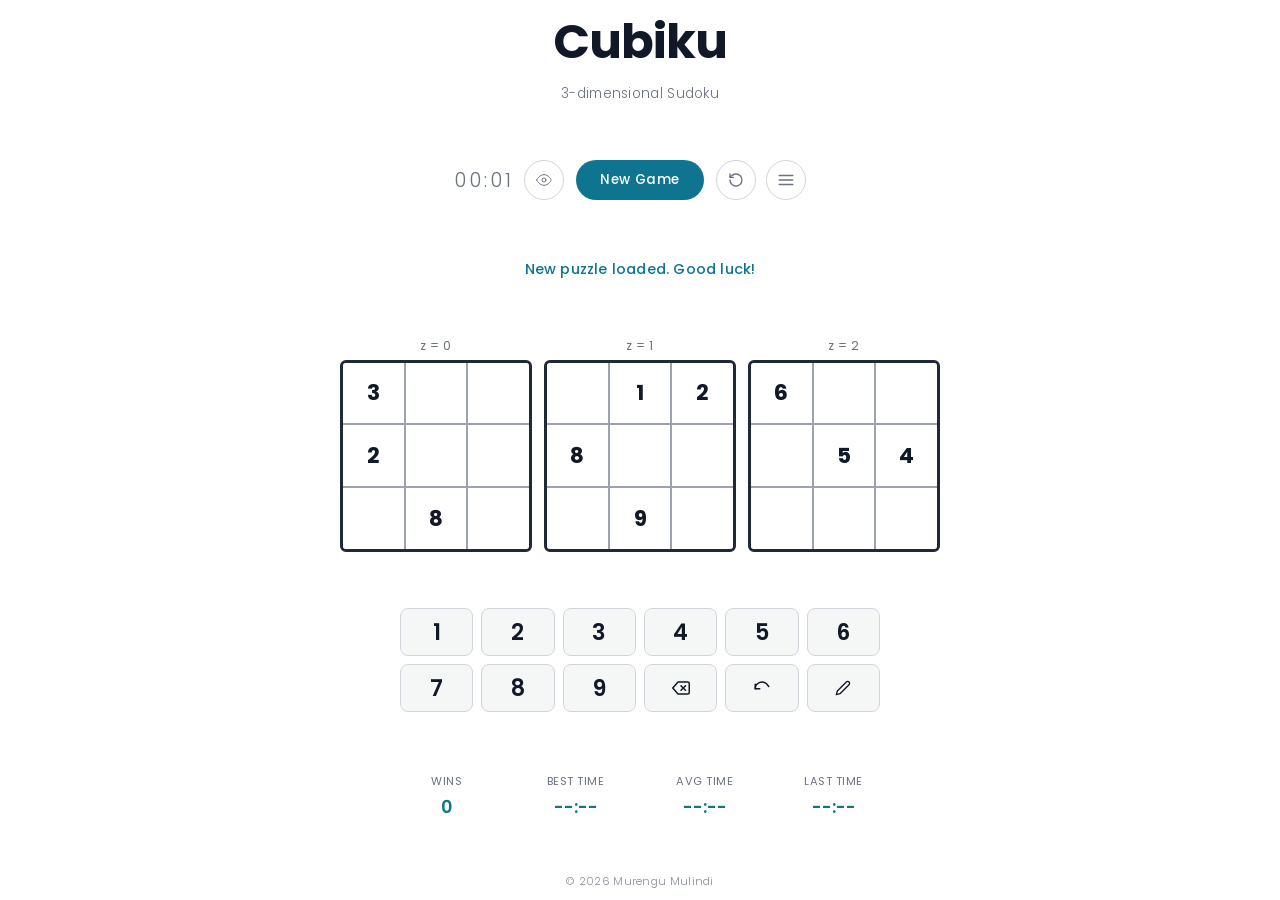
==== commit 63ecd872: "Multicell candidates warning message change." ====
--- a/index.html
+++ b/index.html
@@ -23,7 +23,7 @@
   <link rel="preconnect" href="https://fonts.gstatic.com" crossorigin />
   <link href="https://fonts.googleapis.com/css2?family=Poppins:wght@300;400;500;600;700&display=swap" rel="stylesheet" />
 
-  <link rel="stylesheet" href="./static/style.css?v=74" />
+  <link rel="stylesheet" href="./static/style.css?v=75" />
   <link rel="manifest" href="./static/manifest.json" />
   
   <meta name="apple-mobile-web-app-capable" content="yes" />
@@ -237,6 +237,6 @@
     }
   </script>
   
-  <script src="./static/game.js?v=74"></script>
+  <script src="./static/game.js?v=75"></script>
 </body>
 </html>
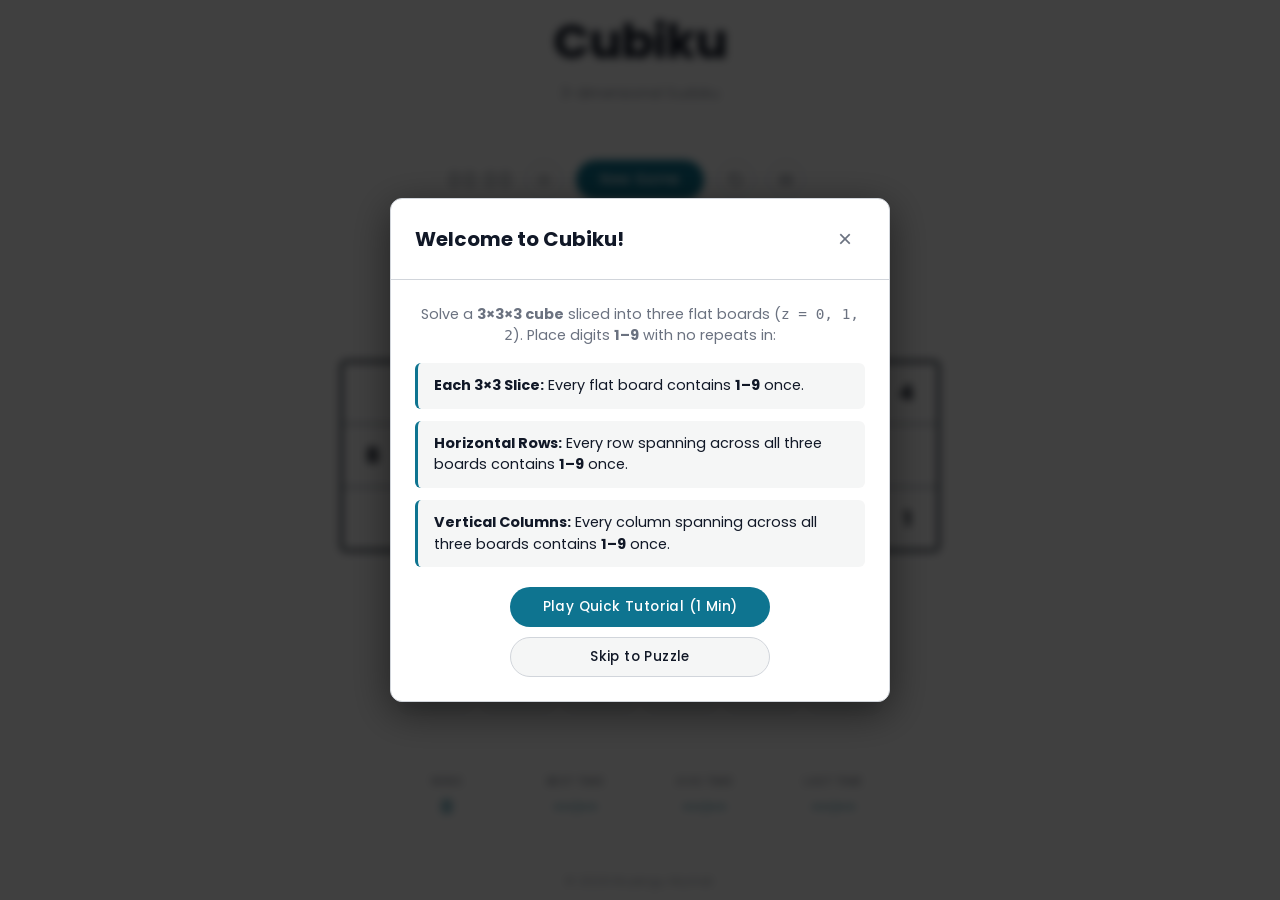
==== commit 72fd0ef1: "v76: restore first-visit rules modal and add How to Play menu entry" ====
--- a/index.html
+++ b/index.html
@@ -23,7 +23,7 @@
   <link rel="preconnect" href="https://fonts.gstatic.com" crossorigin />
   <link href="https://fonts.googleapis.com/css2?family=Poppins:wght@300;400;500;600;700&display=swap" rel="stylesheet" />
 
-  <link rel="stylesheet" href="./static/style.css?v=75" />
+  <link rel="stylesheet" href="./static/style.css?v=76" />
   <link rel="manifest" href="./static/manifest.json" />
   
   <meta name="apple-mobile-web-app-capable" content="yes" />
@@ -77,6 +77,14 @@
         </button>
 
         <div id="settings-panel" class="settings-panel" style="display: none;">
+          <div class="setting-item action-item" id="btn-settings-rules">
+            <span>How to Play</span>
+            <svg xmlns="http://www.w3.org/2000/svg" viewBox="0 0 24 24" fill="none" stroke="currentColor" stroke-width="2" stroke-linecap="round" stroke-linejoin="round" width="14" height="14" style="color: var(--accent);">
+              <circle cx="12" cy="12" r="10"></circle>
+              <line x1="12" y1="16" x2="12" y2="12"></line>
+              <line x1="12" y1="8" x2="12.01" y2="8"></line>
+            </svg>
+          </div>
           <div class="setting-item action-item" id="btn-settings-tutorial">
             <span>Tutorial</span>
             <svg xmlns="http://www.w3.org/2000/svg" viewBox="0 0 24 24" fill="none" stroke="currentColor" stroke-width="2" stroke-linecap="round" stroke-linejoin="round" width="14" height="14" style="color: var(--accent);">
@@ -210,19 +218,24 @@
 
   </div>
 
-  <div id="rules-modal" class="modal-overlay hidden">
+  <div id="rules-modal" class="modal-overlay hidden" role="dialog" aria-modal="true" aria-labelledby="rules-modal-title">
     <div class="modal-content">
       <div class="modal-header">
-        <h2>Welcome to Cubiku!</h2>
+        <h2 id="rules-modal-title">Welcome to Cubiku!</h2>
         <button id="btn-close-rules" class="btn-icon" aria-label="Close rules">&times;</button>
       </div>
-      <div class="modal-body" style="text-align: center;">
-        <p style="margin-bottom: 1.5rem; color: var(--text-muted);">
-          Instead of a flat 9x9 grid, you are solving a 3x3x3 cube that has been sliced into three flat boards. The rules of Sudoku apply, but across three dimensions.
+      <div class="modal-body">
+        <p style="margin-bottom: 1rem; color: var(--text-muted); text-align: center;">
+          Solve a <strong>3&times;3&times;3 cube</strong> sliced into three flat boards (<code>z = 0, 1, 2</code>). Place digits <strong>1–9</strong> with no repeats in:
         </p>
-        <div style="display: flex; flex-direction: column; gap: 10px; align-items: center; justify-content: center; margin-top: 1rem;">
-          <button id="btn-start-tutorial" class="btn btn-primary" style="width: 100%; max-width: 250px;">Play Quick Tutorial (1 Min)</button>
-          <button id="btn-skip-tutorial" class="btn btn-secondary" style="width: 100%; max-width: 250px;">Skip to Puzzle</button>
+        <ul class="rules-list" style="margin-bottom: 1.25rem;">
+          <li><strong>Each 3&times;3 Slice:</strong> Every flat board contains <strong>1–9</strong> once.</li>
+          <li><strong>Horizontal Rows:</strong> Every row spanning across all three boards contains <strong>1–9</strong> once.</li>
+          <li><strong>Vertical Columns:</strong> Every column spanning across all three boards contains <strong>1–9</strong> once.</li>
+        </ul>
+        <div style="display: flex; flex-direction: column; gap: 10px; align-items: center; justify-content: center;">
+          <button id="btn-start-tutorial" class="btn btn-primary" style="width: 100%; max-width: 260px;">Play Quick Tutorial (1 Min)</button>
+          <button id="btn-skip-tutorial" class="btn btn-secondary" style="width: 100%; max-width: 260px;">Skip to Puzzle</button>
         </div>
       </div>
     </div>
@@ -237,6 +250,6 @@
     }
   </script>
   
-  <script src="./static/game.js?v=75"></script>
+  <script src="./static/game.js?v=76"></script>
 </body>
 </html>
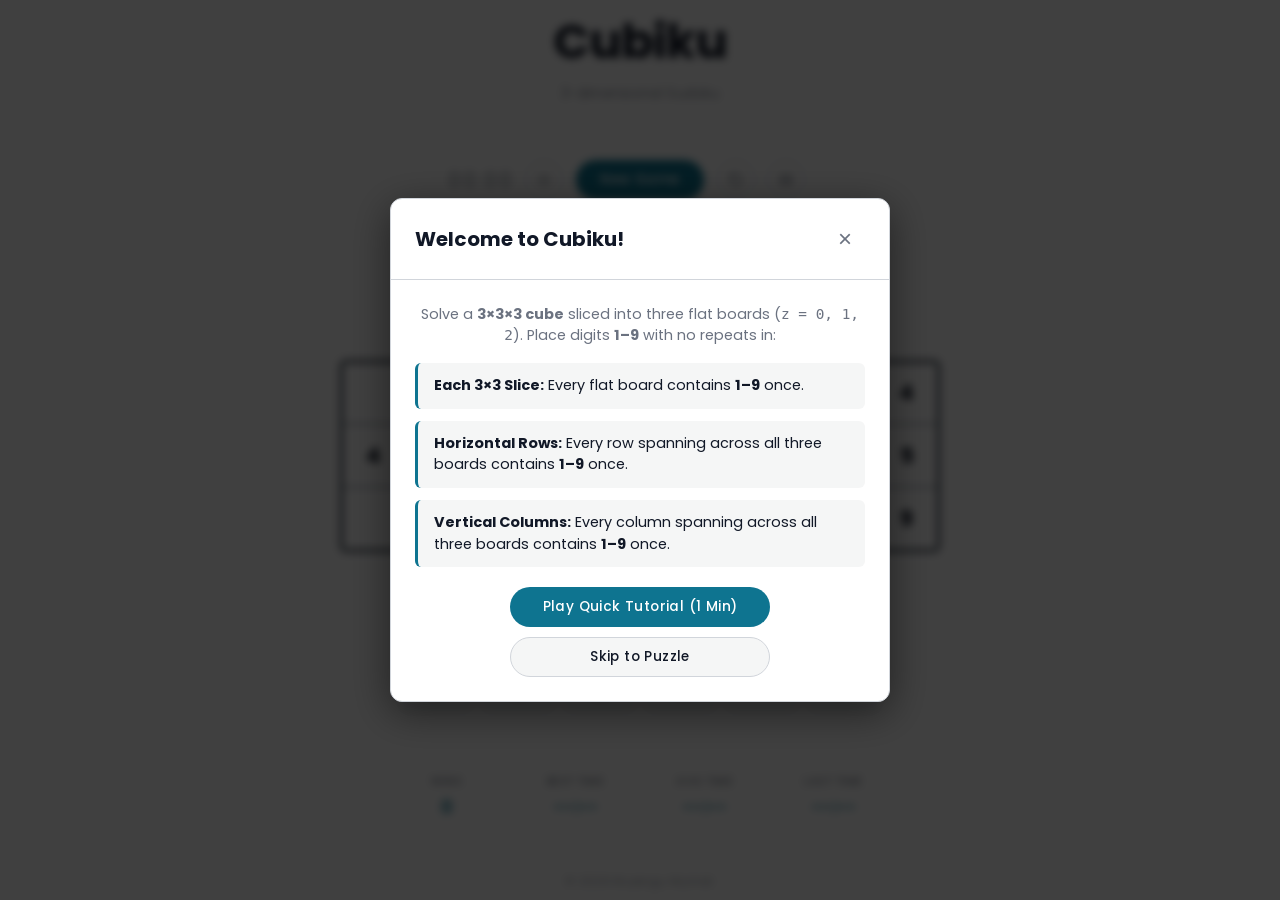
==== commit c0fa45ed: "Added Cloudflare Analytics." ====
--- a/index.html
+++ b/index.html
@@ -23,7 +23,7 @@
   <link rel="preconnect" href="https://fonts.gstatic.com" crossorigin />
   <link href="https://fonts.googleapis.com/css2?family=Poppins:wght@300;400;500;600;700&display=swap" rel="stylesheet" />
 
-  <link rel="stylesheet" href="./static/style.css?v=76" />
+  <link rel="stylesheet" href="./static/style.css?v=77" />
   <link rel="manifest" href="./static/manifest.json" />
   
   <meta name="apple-mobile-web-app-capable" content="yes" />
@@ -250,6 +250,8 @@
     }
   </script>
   
-  <script src="./static/game.js?v=76"></script>
+  <script src="./static/game.js?v=77"></script>
+
+<!-- Cloudflare Web Analytics --><script type='module' src='https://static.cloudflareinsights.com/beacon.min.js' data-cf-beacon='{"token": "f395c849e3db4f80aed2070def3fae1e"}'></script><!-- End Cloudflare Web Analytics -->
 </body>
 </html>
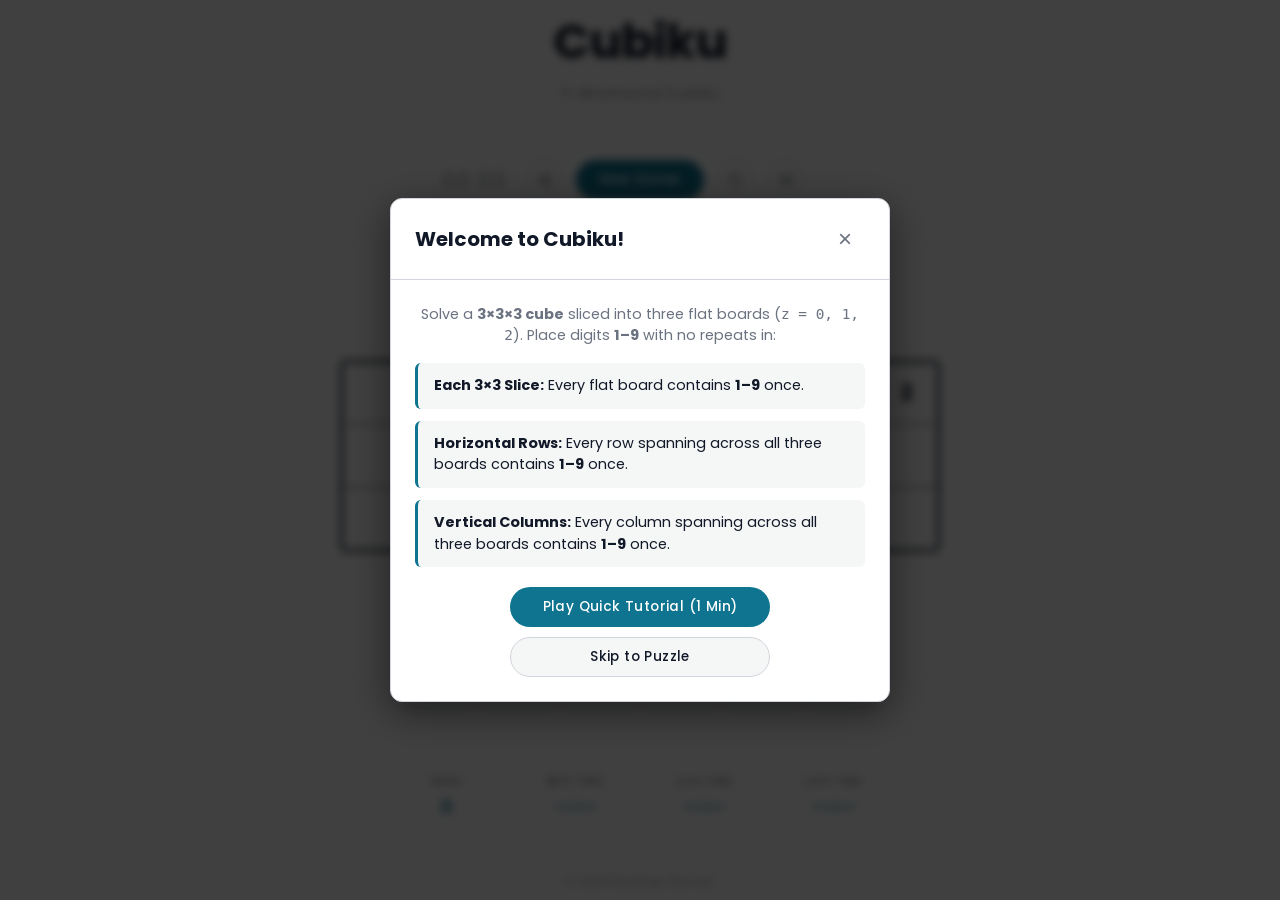
==== commit 4365e9c7: "feat: add 15-char Base64URL puzzle sharing, tap-to-hide timer, and variant switcher (v78)" ====
--- a/index.html
+++ b/index.html
@@ -9,6 +9,7 @@
   <meta property="og:title" content="Cubiku" />
   <meta property="og:description" content="A minimalist, offline-capable 3D Sudoku puzzle." />
   <meta property="og:type" content="website" />
+  <meta property="og:url" content="https://xfpqc.github.io/Cubiku/" />
   <meta property="og:image" content="https://xfpqc.github.io/Cubiku/static/og-image.png" />
 
   <meta name="twitter:card" content="summary_large_image" />
@@ -23,7 +24,7 @@
   <link rel="preconnect" href="https://fonts.gstatic.com" crossorigin />
   <link href="https://fonts.googleapis.com/css2?family=Poppins:wght@300;400;500;600;700&display=swap" rel="stylesheet" />
 
-  <link rel="stylesheet" href="./static/style.css?v=77" />
+  <link rel="stylesheet" href="./static/style.css?v=78" />
   <link rel="manifest" href="./static/manifest.json" />
   
   <meta name="apple-mobile-web-app-capable" content="yes" />
@@ -41,18 +42,19 @@
 
     <div class="top-action-bar">
       <div class="top-left-group">
-        <div class="timer-bar" id="timer-bar">
+        <div class="timer-bar" id="timer-bar" role="button" tabindex="0" aria-label="Toggle timer visibility" title="Click to hide timer">
           <span id="timer-display">00:00</span>
         </div>
-        <button id="btn-zen" class="btn-icon" aria-label="Toggle Zen Mode" title="Zen Mode — hide timer">
-          <svg id="icon-eye-open" xmlns="http://www.w3.org/2000/svg" viewBox="0 0 24 24" fill="none" stroke="currentColor" stroke-width="1.5" stroke-linecap="round" stroke-linejoin="round" width="16" height="16">
-            <path d="M1 12s4-8 11-8 11 8 11 8-4 8-11 8-11-8-11-8z"/>
-            <circle cx="12" cy="12" r="3"/>
-          </svg>
-          <svg id="icon-eye-closed" xmlns="http://www.w3.org/2000/svg" viewBox="0 0 24 24" fill="none" stroke="currentColor" stroke-width="1.5" stroke-linecap="round" stroke-linejoin="round" width="16" height="16" style="display:none">
-            <path d="M17.94 17.94A10.07 10.07 0 0 1 12 20c-7 0-11-8-11-8a18.45 18.45 0 0 1 5.06-5.94"/>
-            <path d="M9.9 4.24A9.12 9.12 0 0 1 12 4c7 0 11 8 11 8a18.5 18.5 0 0 1-2.16 3.19"/>
-            <line x1="1" y1="1" x2="23" y2="23"/>
+        <button id="btn-share" class="btn-icon" aria-label="Share Puzzle" title="Copy puzzle link">
+          <svg id="icon-share" xmlns="http://www.w3.org/2000/svg" viewBox="0 0 24 24" fill="none" stroke="currentColor" stroke-width="2" stroke-linecap="round" stroke-linejoin="round" width="16" height="16">
+            <circle cx="18" cy="5" r="3"></circle>
+            <circle cx="6" cy="12" r="3"></circle>
+            <circle cx="18" cy="19" r="3"></circle>
+            <line x1="8.59" y1="13.51" x2="15.42" y2="17.49"></line>
+            <line x1="15.41" y1="6.51" x2="8.59" y2="10.49"></line>
+          </svg>
+          <svg id="icon-share-check" xmlns="http://www.w3.org/2000/svg" viewBox="0 0 24 24" fill="none" stroke="currentColor" stroke-width="2.2" stroke-linecap="round" stroke-linejoin="round" width="16" height="16" style="display: none;">
+            <polyline points="20 6 9 17 4 12"></polyline>
           </svg>
         </button>
       </div>
@@ -101,6 +103,14 @@
           </div>
           
           <div class="setting-divider"></div>
+
+          <div class="setting-item">
+            <span>Variant</span>
+            <div class="variant-switch" role="group" aria-label="Puzzle variant">
+              <span class="variant-pill active" aria-current="page">Standard</span>
+              <a href="https://xfpqc.github.io/KillerCubiku/" class="variant-pill">Killer</a>
+            </div>
+          </div>
           
           <div class="setting-item">
             <span>Difficulty</span>
@@ -250,7 +260,7 @@
     }
   </script>
   
-  <script src="./static/game.js?v=77"></script>
+  <script src="./static/game.js?v=78"></script>
 
 <!-- Cloudflare Web Analytics --><script type='module' src='https://static.cloudflareinsights.com/beacon.min.js' data-cf-beacon='{"token": "f395c849e3db4f80aed2070def3fae1e"}'></script><!-- End Cloudflare Web Analytics -->
 </body>
--- a/static/style.css
+++ b/static/style.css
@@ -1,5 +1,5 @@
 /* =========================================================
-   Cubiku v75 — Midnight Slate & Paper Light Mode + Multi-Select
+   Cubiku v78 — Midnight Slate & Paper Light Mode + Share & Variant Switch
    ========================================================= */
 
 *, *::before, *::after {
@@ -266,6 +266,18 @@
 .timer-bar {
   display: flex;
   align-items: center;
+  cursor: pointer;
+  padding: 4px 6px;
+  border-radius: 6px;
+  transition: background-color 0.15s, color 0.15s;
+}
+
+.timer-bar:hover #timer-display {
+  color: var(--text-primary);
+}
+
+.timer-bar:active {
+  transform: scale(0.96);
 }
 
 #timer-display {
@@ -276,10 +288,7 @@
   font-variant-numeric: tabular-nums;
   min-width:      3.8ch;
   text-align:     center;
-}
-
-.timer-bar.zen #timer-display {
-  visibility: hidden;
+  transition:     color 0.15s;
 }
 
 .center-action {
@@ -352,6 +361,11 @@
   color:        var(--text-primary);
 }
 
+.btn-icon.copied {
+  border-color: var(--accent);
+  color:        var(--accent);
+}
+
 .btn-icon:active { transform: scale(0.93); }
 
 .btn-icon *, .key-btn *, .cell * {
@@ -371,8 +385,8 @@
   border-radius: 14px;
   display: flex;
   flex-direction: column;
-  width: 225px;
-  max-height: 70vh;
+  width: 230px;
+  max-height: 75vh;
   overflow-y: auto;
   box-shadow: var(--panel-shadow);
 }
@@ -388,7 +402,7 @@
 @media (max-width: 599px) {
   .settings-panel {
     right: -10px;
-    width: 235px;
+    width: 240px;
   }
 }
 
@@ -415,6 +429,44 @@
   height: 1px;
   background: var(--surface-border);
   margin: 0.2rem 0;
+}
+
+/* ── Variant Segmented Control ──────────────────────────── */
+
+.variant-switch {
+  display: inline-flex;
+  align-items: center;
+  width: 110px;
+  background: var(--surface-subtle);
+  border: 1px solid var(--surface-border);
+  border-radius: 8px;
+  padding: 2px;
+  gap: 2px;
+}
+
+.variant-pill {
+  flex: 1 1 0;
+  text-align: center;
+  font-size: 0.7rem;
+  font-weight: 600;
+  letter-spacing: 0.2px;
+  padding: 0.28rem 0.2rem;
+  border-radius: 6px;
+  text-decoration: none;
+  color: var(--text-muted);
+  transition: background-color 0.15s, color 0.15s;
+  white-space: nowrap;
+}
+
+a.variant-pill:hover {
+  color: var(--text-primary);
+  background: var(--surface-hover);
+}
+
+.variant-pill.active {
+  background: var(--accent);
+  color: var(--accent-text);
+  cursor: default;
 }
 
 .select-wrapper {
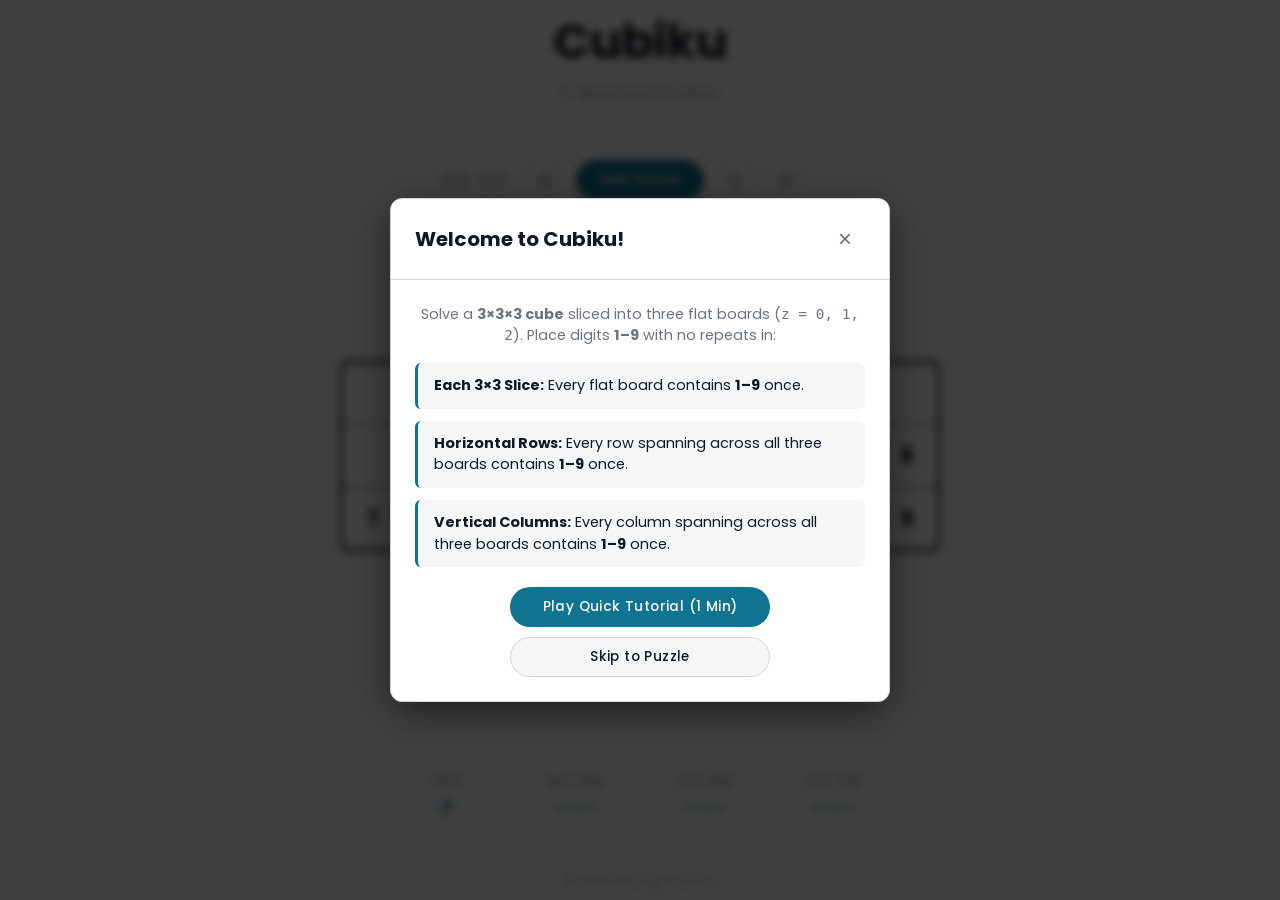
==== commit b6d4f6ce: "v79: move Variant dropdown below Accent and nest Tutorial inside How to Play" ====
--- a/index.html
+++ b/index.html
@@ -24,7 +24,7 @@
   <link rel="preconnect" href="https://fonts.gstatic.com" crossorigin />
   <link href="https://fonts.googleapis.com/css2?family=Poppins:wght@300;400;500;600;700&display=swap" rel="stylesheet" />
 
-  <link rel="stylesheet" href="./static/style.css?v=78" />
+  <link rel="stylesheet" href="./static/style.css?v=79" />
   <link rel="manifest" href="./static/manifest.json" />
   
   <meta name="apple-mobile-web-app-capable" content="yes" />
@@ -87,13 +87,6 @@
               <line x1="12" y1="8" x2="12.01" y2="8"></line>
             </svg>
           </div>
-          <div class="setting-item action-item" id="btn-settings-tutorial">
-            <span>Tutorial</span>
-            <svg xmlns="http://www.w3.org/2000/svg" viewBox="0 0 24 24" fill="none" stroke="currentColor" stroke-width="2" stroke-linecap="round" stroke-linejoin="round" width="14" height="14" style="color: var(--accent);">
-              <circle cx="12" cy="12" r="10"></circle>
-              <polygon points="10 8 16 12 10 16 10 8"></polygon>
-            </svg>
-          </div>
           <div class="setting-item action-item" id="btn-settings-reset-stats">
             <span>Reset Stats</span>
             <svg xmlns="http://www.w3.org/2000/svg" viewBox="0 0 24 24" fill="none" stroke="currentColor" stroke-width="2" stroke-linecap="round" stroke-linejoin="round" width="14" height="14" style="color: var(--error-color);">
@@ -103,14 +96,6 @@
           </div>
           
           <div class="setting-divider"></div>
-
-          <div class="setting-item">
-            <span>Variant</span>
-            <div class="variant-switch" role="group" aria-label="Puzzle variant">
-              <span class="variant-pill active" aria-current="page">Standard</span>
-              <a href="https://xfpqc.github.io/KillerCubiku/" class="variant-pill">Killer</a>
-            </div>
-          </div>
           
           <div class="setting-item">
             <span>Difficulty</span>
@@ -132,6 +117,16 @@
                 <option value="rose">Rose</option>
                 <option value="gold">Gold</option>
                 <option value="silver">Silver</option>
+              </select>
+            </div>
+          </div>
+
+          <div class="setting-item">
+            <span>Variant</span>
+            <div class="select-wrapper">
+              <select id="variant-select">
+                <option value="standard" selected>Standard</option>
+                <option value="killer">Killer</option>
               </select>
             </div>
           </div>
@@ -254,13 +249,13 @@
   <script>
     if ('serviceWorker' in navigator) {
       window.addEventListener('load', () => {
-        navigator.serviceWorker.register('./sw.js')
+        navigator.serviceWorker.register('./sw.js?v=79')
           .catch((err) => console.log('SW setup failed:', err));
       });
     }
   </script>
   
-  <script src="./static/game.js?v=78"></script>
+  <script src="./static/game.js?v=79"></script>
 
 <!-- Cloudflare Web Analytics --><script type='module' src='https://static.cloudflareinsights.com/beacon.min.js' data-cf-beacon='{"token": "f395c849e3db4f80aed2070def3fae1e"}'></script><!-- End Cloudflare Web Analytics -->
 </body>
--- a/static/style.css
+++ b/static/style.css
@@ -1,5 +1,5 @@
 /* =========================================================
-   Cubiku v78 — Midnight Slate & Paper Light Mode + Share & Variant Switch
+   Cubiku v79 — Midnight Slate & Paper Light Mode + Share & Variant Select
    ========================================================= */
 
 *, *::before, *::after {
@@ -429,44 +429,6 @@
   height: 1px;
   background: var(--surface-border);
   margin: 0.2rem 0;
-}
-
-/* ── Variant Segmented Control ──────────────────────────── */
-
-.variant-switch {
-  display: inline-flex;
-  align-items: center;
-  width: 110px;
-  background: var(--surface-subtle);
-  border: 1px solid var(--surface-border);
-  border-radius: 8px;
-  padding: 2px;
-  gap: 2px;
-}
-
-.variant-pill {
-  flex: 1 1 0;
-  text-align: center;
-  font-size: 0.7rem;
-  font-weight: 600;
-  letter-spacing: 0.2px;
-  padding: 0.28rem 0.2rem;
-  border-radius: 6px;
-  text-decoration: none;
-  color: var(--text-muted);
-  transition: background-color 0.15s, color 0.15s;
-  white-space: nowrap;
-}
-
-a.variant-pill:hover {
-  color: var(--text-primary);
-  background: var(--surface-hover);
-}
-
-.variant-pill.active {
-  background: var(--accent);
-  color: var(--accent-text);
-  cursor: default;
 }
 
 .select-wrapper {
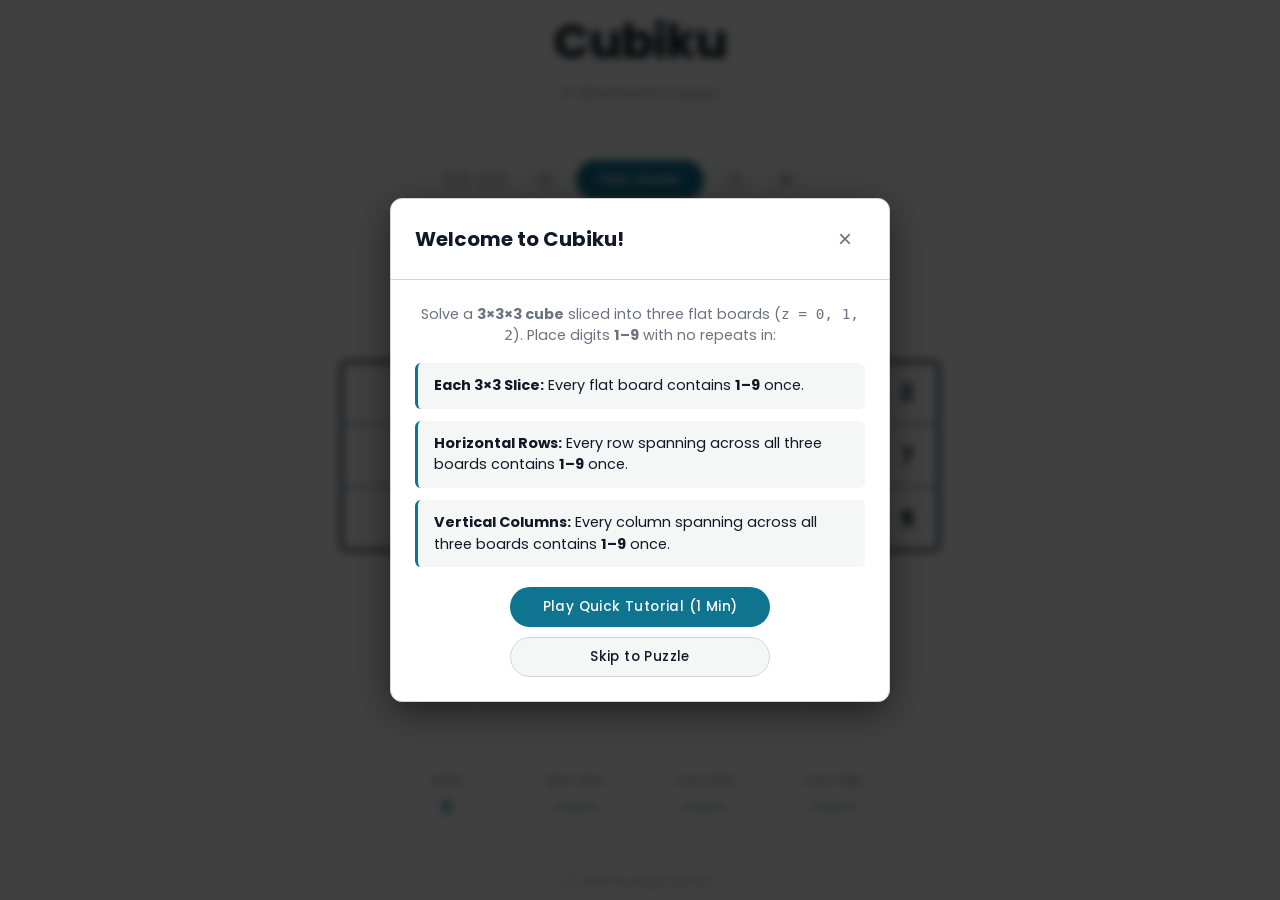
==== commit 482beb01: "v80: New Game bar flexibility fix." ====
--- a/index.html
+++ b/index.html
@@ -24,7 +24,7 @@
   <link rel="preconnect" href="https://fonts.gstatic.com" crossorigin />
   <link href="https://fonts.googleapis.com/css2?family=Poppins:wght@300;400;500;600;700&display=swap" rel="stylesheet" />
 
-  <link rel="stylesheet" href="./static/style.css?v=79" />
+  <link rel="stylesheet" href="./static/style.css?v=80" />
   <link rel="manifest" href="./static/manifest.json" />
   
   <meta name="apple-mobile-web-app-capable" content="yes" />
@@ -249,13 +249,13 @@
   <script>
     if ('serviceWorker' in navigator) {
       window.addEventListener('load', () => {
-        navigator.serviceWorker.register('./sw.js?v=79')
+        navigator.serviceWorker.register('./sw.js?v=80')
           .catch((err) => console.log('SW setup failed:', err));
       });
     }
   </script>
   
-  <script src="./static/game.js?v=79"></script>
+  <script src="./static/game.js?v=80"></script>
 
 <!-- Cloudflare Web Analytics --><script type='module' src='https://static.cloudflareinsights.com/beacon.min.js' data-cf-beacon='{"token": "f395c849e3db4f80aed2070def3fae1e"}'></script><!-- End Cloudflare Web Analytics -->
 </body>
--- a/static/style.css
+++ b/static/style.css
@@ -1,5 +1,5 @@
 /* =========================================================
-   Cubiku v79 — Midnight Slate & Paper Light Mode + Share & Variant Select
+   Cubiku v80 — Midnight Slate & Paper Light Mode + Share & Variant Select
    ========================================================= */
 
 *, *::before, *::after {
@@ -370,6 +370,42 @@
 
 .btn-icon *, .key-btn *, .cell * {
   pointer-events: none;
+}
+
+@media (max-width: 599px) {
+  .top-action-bar {
+    grid-template-columns: minmax(0, 1fr) auto minmax(0, 1fr);
+    padding: 0 0.25rem;
+  }
+  .top-left-group {
+    gap: 6px;
+    margin-right: 8px;
+  }
+  .controls {
+    gap: 6px;
+    margin-left: 8px;
+  }
+  .timer-bar {
+    flex-shrink: 0;
+    padding: 4px;
+  }
+  #timer-display {
+    display: inline-block;
+    font-size: 0.92rem;
+    letter-spacing: 1.5px;
+    min-width: 0;
+    width: calc(5ch + 7.5px);
+    white-space: nowrap;
+  }
+  .btn {
+    height: 36px;
+    padding: 0 1.05rem;
+    font-size: 0.8rem;
+  }
+  .btn-icon {
+    width: 36px;
+    height: 36px;
+  }
 }
 
 .settings-panel {
